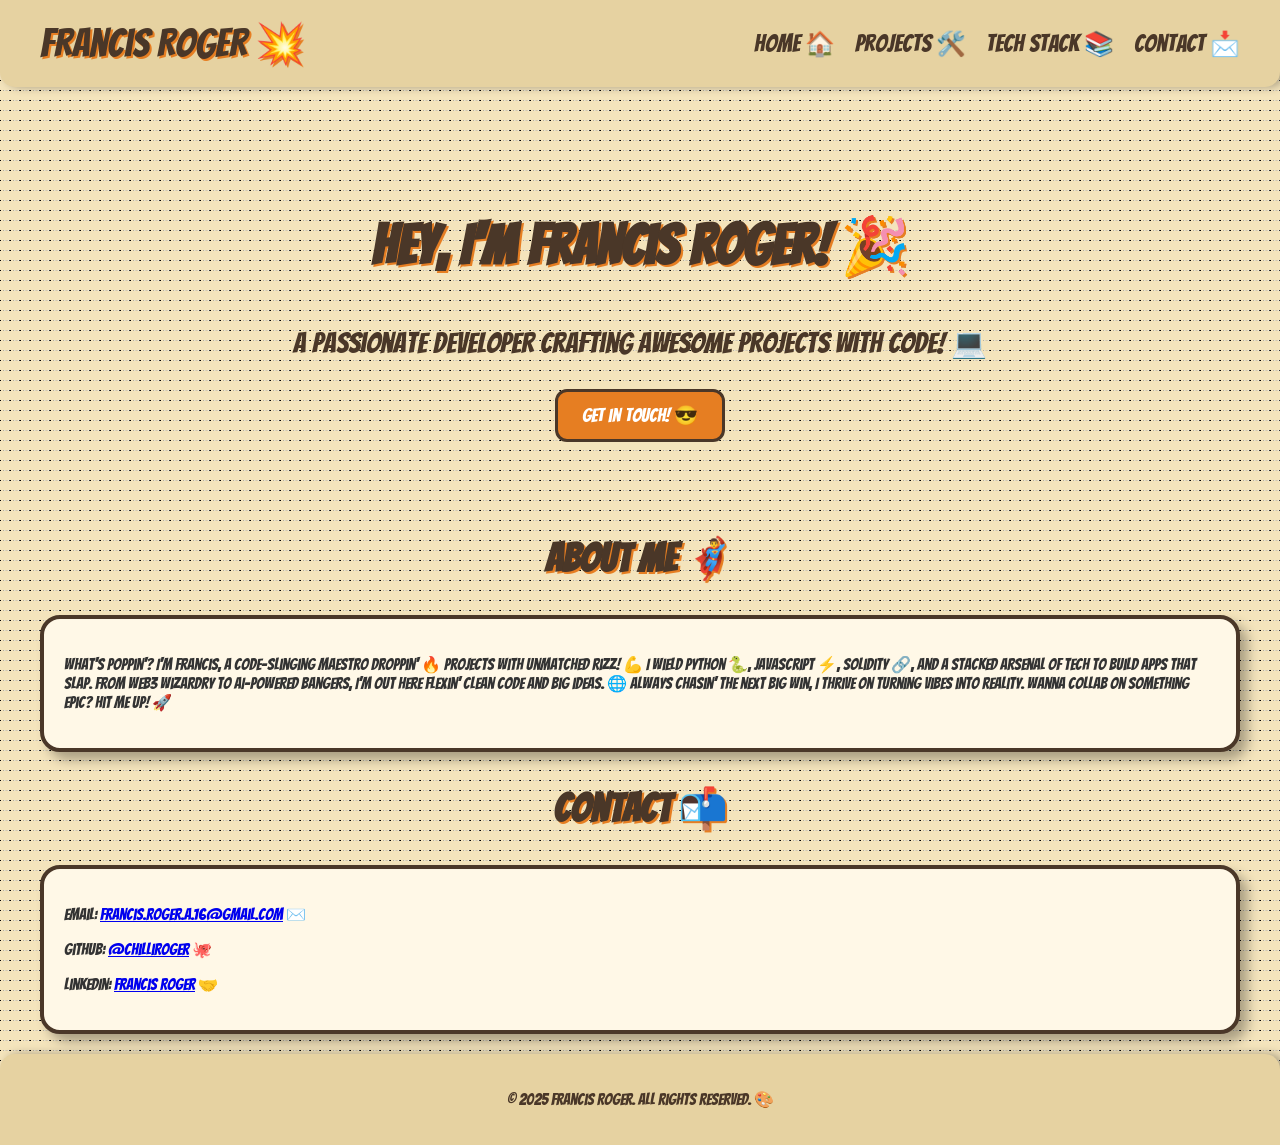
==== index.html @ 9b97b3b3 "Initial commit" ====
<!DOCTYPE html>
<html lang="en">
<head>
    <meta charset="UTF-8">
    <meta name="viewport" content="width=device-width, initial-scale=1.0">
    <title>Francis Roger - Portfolio 🚀</title>
    <link rel="stylesheet" href="style.css">
    <link href="https://fonts.googleapis.com/css2?family=Bangers&display=swap" rel="stylesheet">
</head>
<body>
    <header>
        <nav>
            <div class="logo">Francis Roger 💥</div>
            <ul>
                <li><a href="index.html">Home 🏠</a></li>
                <li><a href="projects.html">Projects 🛠️</a></li>
                <li><a href="techstack.html">Tech Stack 📚</a></li>
                <li><a href="#contact">Contact 📩</a></li>
            </ul>
        </nav>
    </header>
    <main>
        <section id="hero" class="animate-fade-in">
            <h1>Hey, I'm Francis Roger! 🎉</h1>
            <p>A passionate developer crafting awesome projects with code! 💻</p>
            <a href="#contact" class="cta">Get in Touch! 😎</a>
        </section>
        <section id="about" class="animate-fade-in">
            <h2>About Me 🦸‍♂️</h2>
            <div class="comic-panel">
                <p>What's poppin'? I'm Francis, a code-slinging maestro droppin' 🔥 projects with unmatched rizz! 💪 I wield Python 🐍, JavaScript ⚡, Solidity 🔗, and a stacked arsenal of tech to build apps that slap. From Web3 wizardry to AI-powered bangers, I’m out here flexin’ clean code and big ideas. 🌐 Always chasin’ the next big win, I thrive on turning vibes into reality. Wanna collab on something epic? Hit me up! 🚀 </p>
            </div>
        </section>
        <section id="contact" class="animate-fade-in">
            <h2>Contact 📬</h2>
            <div class="comic-panel">
                <p>Email: <a href="mailto:francis.roger.a.16@gmail.com">francis.roger.a.16@gmail.com</a> ✉️</p>
                <p>GitHub: <a href="https://github.com/ChilliRoger" target="_blank">@ChilliRoger</a> 🐙</p>
                <p>LinkedIn: <a href="https://www.linkedin.com/in/francis16102005" target="_blank">Francis Roger</a> 🤝</p>
            </div>
        </section>
    </main>
    <footer>
        <p>© 2025 Francis Roger. All rights reserved. 🎨</p>
    </footer>
    <script src="script.js"></script>
</body>
</html>
---- style.css ----
body {
    margin: 0;
    font-family: 'Bangers', cursive;
    background-color: #f4e4bc;
    color: #333;
    background-image: url('[data-uri]');
    background-repeat: repeat;
}

header {
    background-color: #e6d2a1;
    padding: 20px;
    box-shadow: 5px 0 10px rgba(0, 0, 0, 0.3);
    border-radius: 0 0 15px 15px;
}

nav {
    display: flex;
    justify-content: space-between;
    align-items: center;
    max-width: 1200px;
    margin: 0 auto;
}

.logo {
    font-size: 2.5em;
    color: #4a3728;
    text-shadow: 2px 2px #e67e22;
}

nav ul {
    list-style: none;
    display: flex;
    gap: 20px;
    margin: 0;
    padding: 0;
}

nav a {
    text-decoration: none;
    color: #4a3728;
    font-size: 1.5em;
    transition: transform 0.3s ease, color 0.3s ease;
}

nav a:hover {
    transform: scale(1.2) rotate(5deg);
    color: #e67e22;
}

main {
    max-width: 1200px;
    margin: 20px auto;
    padding: 0 20px;
}

h1, h2 {
    color: #4a3728;
    text-align: center;
    text-shadow: 2px 2px #e67e22;
}

h1 {
    font-size: 3.5em;
}

h2 {
    font-size: 2.5em;
}

.comic-panel {
    background-color: #fff8e7;
    padding: 20px;
    border: 4px solid #4a3728;
    border-radius: 20px;
    box-shadow: 8px 8px 12px rgba(0, 0, 0, 0.3);
    margin: 20px 0;
    transition: transform 0.3s ease;
}

.comic-panel:hover {
    transform: scale(1.05) rotate(2deg);
}

.cta {
    display: inline-block;
    background-color: #e67e22;
    color: #fff;
    padding: 12px 24px;
    border-radius: 12px;
    border: 3px solid #4a3728;
    text-decoration: none;
    font-size: 1.2em;
    transition: transform 0.3s ease, background-color 0.3s ease;
}

.cta:hover {
    transform: scale(1.1) rotate(-5deg);
    background-color: #d35400;
}

#hero {
    text-align: center;
    padding: 60px 0;
}

#hero p {
    font-size: 1.8em;
    color: #4a3728;
}

.project-card {
    background-color: #fff8e7;
    padding: 20px;
    margin: 15px 0;
    border: 4px solid #4a3728;
    border-radius: 20px;
    box-shadow: 8px 8px 12px rgba(0, 0, 0, 0.3);
    transition: transform 0.3s ease;
}

.project-card:hover {
    transform: scale(1.05) rotate(2deg);
}

.project-card a {
    color: #e67e22;
    text-decoration: none;
    font-weight: bold;
    font-size: 1.2em;
}

.project-card a:hover {
    color: #d35400;
}

.tech-grid {
    display: grid;
    grid-template-columns: repeat(auto-fill, minmax(130px, 1fr));
    gap: 15px;
}

.tech-item {
    background-color: #fff8e7;
    padding: 12px;
    text-align: center;
    border: 3px solid #4a3728;
    border-radius: 15px;
    box-shadow: 5px 5px 8px rgba(0, 0, 0, 0.3);
    transition: transform 0.3s ease;
    font-size: 1.1em;
}

.tech-item:hover {
    transform: scale(1.1) rotate(3deg);
}

footer {
    text-align: center;
    padding: 20px;
    background-color: #e6d2a1;
    color: #4a3728;
    border-radius: 15px 15px 0 0;
    box-shadow: 5px 0 10px rgba(0, 0, 0, 0.3);
}

/* Fade-in animation for sections */
.animate-fade-in {
    opacity: 0;
    animation: fadeIn 1s ease-in forwards;
}

@keyframes fadeIn {
    0% { opacity: 0; transform: translateY(20px); }
    100% { opacity: 1; transform: translateY(0); }
}

/* Bounce animation for hover effects */
@keyframes bounce {
    0%, 20%, 50%, 80%, 100% { transform: translateY(0); }
    40% { transform: translateY(-10px); }
    60% { transform: translateY(-5px); }
}

.comic-panel:hover, .tech-item:hover, .project-card:hover {
    animation: bounce 0.4s ease;
}
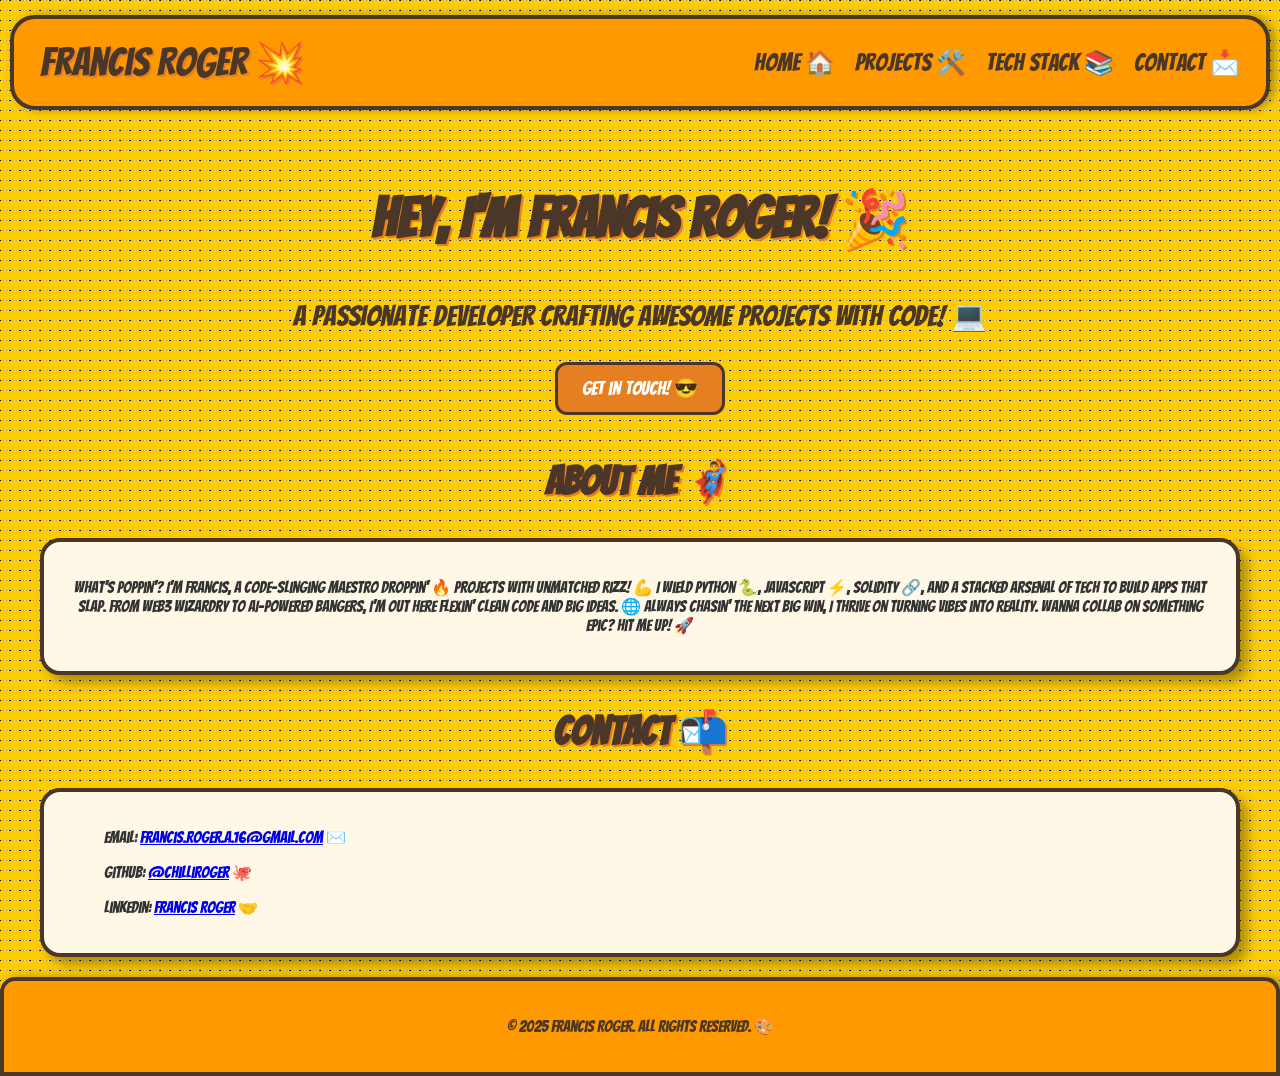
==== commit ad5a6028: "Update styles: rounded header/footer, left-align contact, improved layout" ====
--- a/index.html
+++ b/index.html
@@ -28,7 +28,7 @@
         <section id="about" class="animate-fade-in">
             <h2>About Me 🦸‍♂️</h2>
             <div class="comic-panel">
-                <p>What's poppin'? I'm Francis, a code-slinging maestro droppin' 🔥 projects with unmatched rizz! 💪 I wield Python 🐍, JavaScript ⚡, Solidity 🔗, and a stacked arsenal of tech to build apps that slap. From Web3 wizardry to AI-powered bangers, I’m out here flexin’ clean code and big ideas. 🌐 Always chasin’ the next big win, I thrive on turning vibes into reality. Wanna collab on something epic? Hit me up! 🚀 </p>
+                <p>What's poppin'? I'm Francis, a code-slinging maestro droppin' 🔥 projects with unmatched rizz! 💪 I wield Python 🐍, JavaScript ⚡, Solidity 🔗, and a stacked arsenal of tech to build apps that slap. From Web3 wizardry to AI-powered bangers, I'm out here flexin' clean code and big ideas. 🌐 Always chasin' the next big win, I thrive on turning vibes into reality. Wanna collab on something epic? Hit me up! 🚀 </p>
             </div>
         </section>
         <section id="contact" class="animate-fade-in">
--- a/style.css
+++ b/style.css
@@ -1,17 +1,21 @@
 body {
     margin: 0;
     font-family: 'Bangers', cursive;
-    background-color: #f4e4bc;
+    background-color: #ffcc00;
     color: #333;
     background-image: url('[data-uri]');
     background-repeat: repeat;
 }
 
 header {
-    background-color: #e6d2a1;
+    background-color: #ff9900;
     padding: 20px;
     box-shadow: 5px 0 10px rgba(0, 0, 0, 0.3);
-    border-radius: 0 0 15px 15px;
+    border-radius: 25px;
+    border: 4px solid #4a3728;
+    margin-top: 15px;
+    margin-left: 10px;
+    margin-right: 10px;
 }
 
 nav {
@@ -101,12 +105,17 @@
 
 #hero {
     text-align: center;
-    padding: 60px 0;
+    padding: 10px 0;
+    animation: slideDown 1s ease-in-out forwards;
 }
 
 #hero p {
     font-size: 1.8em;
     color: #4a3728;
+}
+
+#about {
+    animation: slideUp 1s ease-in-out forwards;
 }
 
 .project-card {
@@ -134,6 +143,12 @@
     color: #d35400;
 }
 
+.project-card p {
+    text-align: left;
+    margin-left: 0;
+    padding-left: 0;
+}
+
 .tech-grid {
     display: grid;
     grid-template-columns: repeat(auto-fill, minmax(130px, 1fr));
@@ -158,10 +173,11 @@
 footer {
     text-align: center;
     padding: 20px;
-    background-color: #e6d2a1;
+    background-color: #ff9900;
     color: #4a3728;
     border-radius: 15px 15px 0 0;
     box-shadow: 5px 0 10px rgba(0, 0, 0, 0.3);
+    border: 4px solid #4a3728;
 }
 
 /* Fade-in animation for sections */
@@ -184,4 +200,36 @@
 
 .comic-panel:hover, .tech-item:hover, .project-card:hover {
     animation: bounce 0.4s ease;
+}
+
+@keyframes slideDown {
+    0% { transform: translateY(-50px); opacity: 0; }
+    100% { transform: translateY(0); opacity: 1; }
+}
+
+@keyframes slideUp {
+    0% { transform: translateY(50px); opacity: 0; }
+    100% { transform: translateY(0); opacity: 1; }
+}
+
+.comic-panel p {
+    text-align: center;
+}
+
+.epic-text {
+    display: block;
+    margin-top: 15px;
+}
+
+.hit-me-up {
+    display: block;
+    margin-top: 15px;
+}
+
+#contact .comic-panel {
+    text-align: left;
+}
+#contact .comic-panel p {
+    text-align: left;
+    margin-left: 40px; /* Optional: adds some left padding for better appearance */
 }
